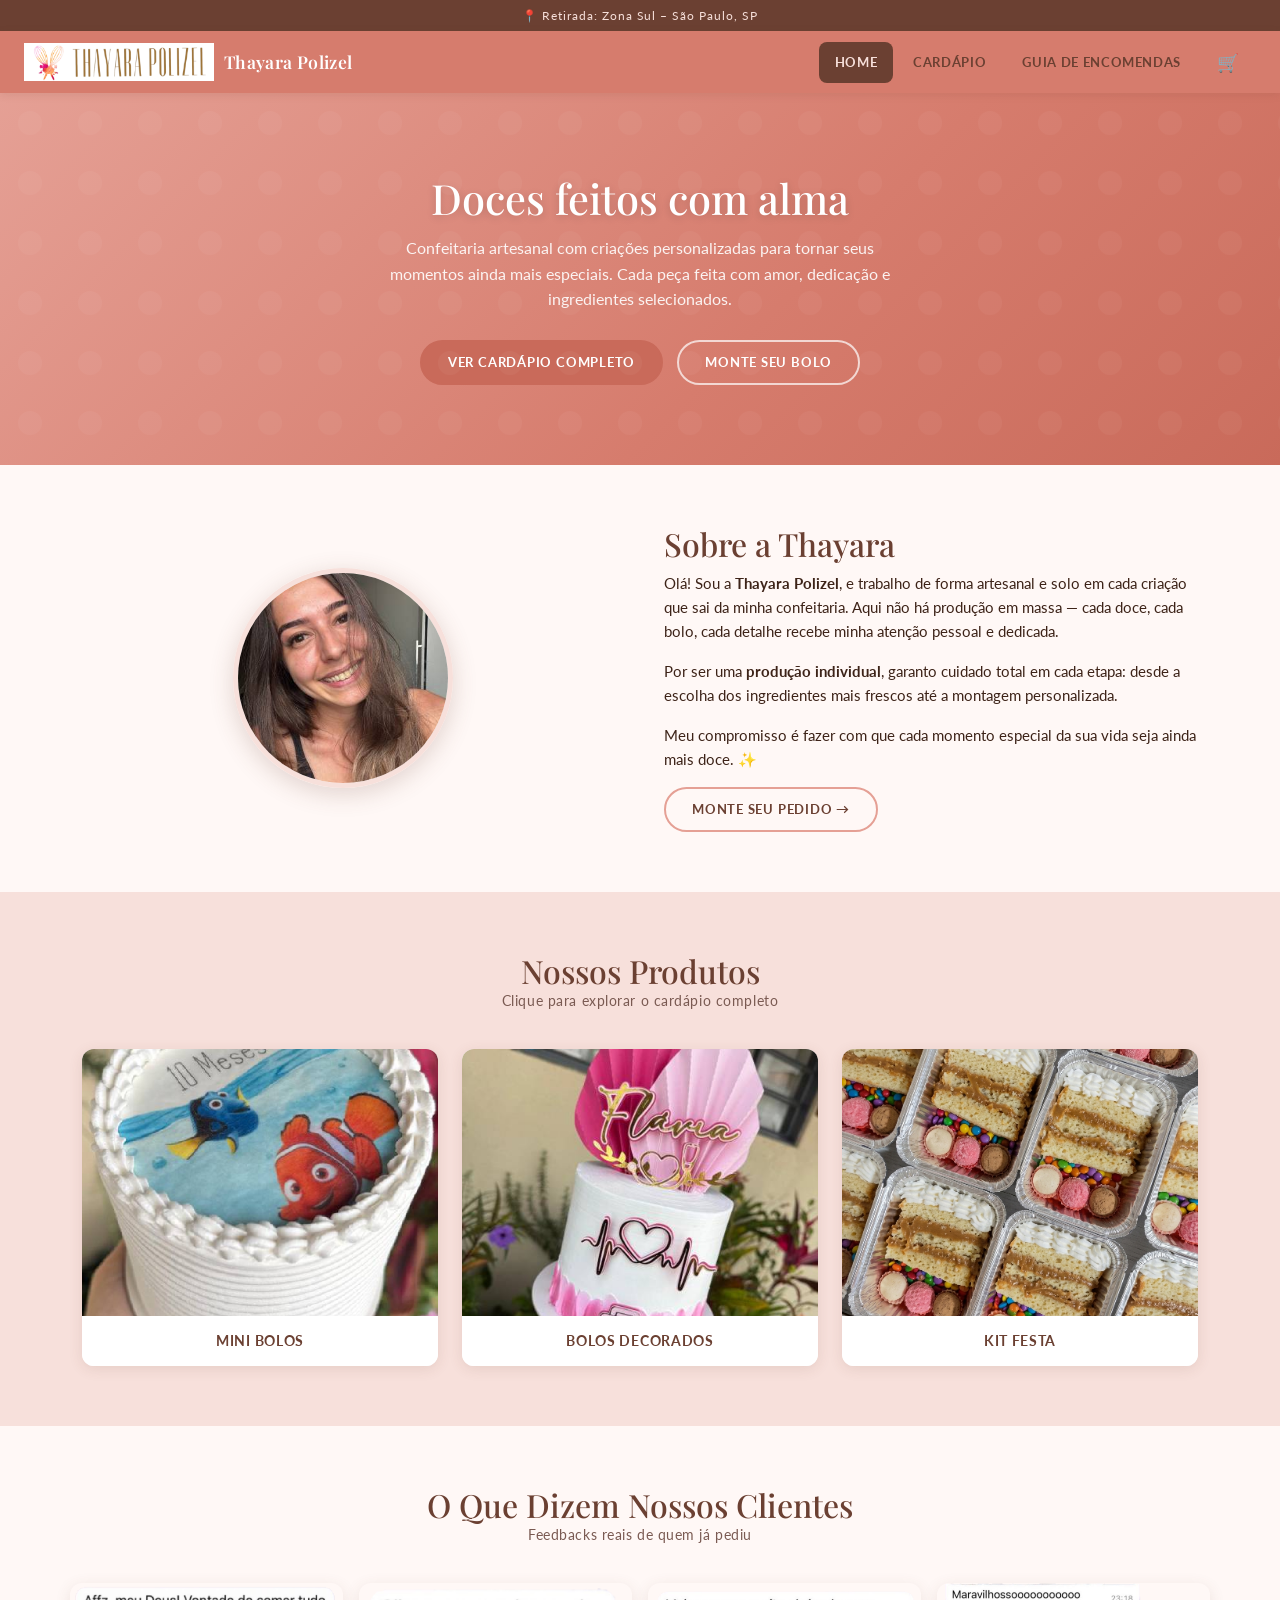
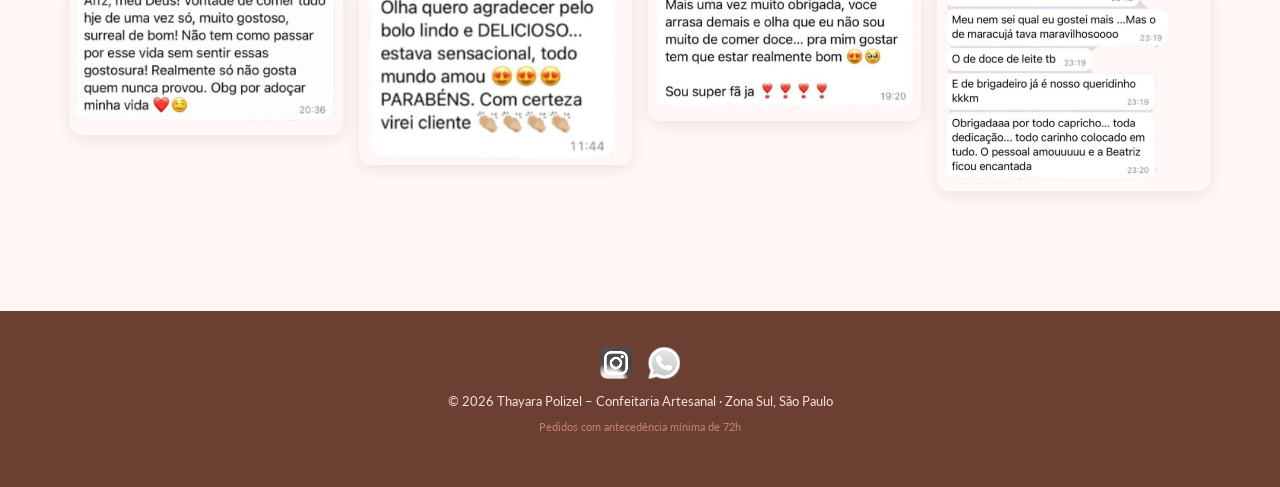
==== A2 - DW1 e DDI/A2 - DW1 e DDI/index.html @ a8d71103 "Subindooooo com css" ====
<!DOCTYPE html>
<html lang="pt-BR">
<head>
  <meta charset="UTF-8">
  <meta name="viewport" content="width=device-width, initial-scale=1.0">
  <title>Thayara Polizel – Confeitaria Artesanal</title>
  <link href="https://cdn.jsdelivr.net/npm/bootstrap@5.3.3/dist/css/bootstrap.min.css" rel="stylesheet">
  <link rel="stylesheet" href="style.css">
</head>

<body>

  <!-- TOPO -->
  <div class="topo-localizacao">📍 Retirada: Zona Sul – São Paulo, SP</div>

  <!-- NAVBAR Bootstrap Navbar (sem <header>) -->
  <nav class="navbar-thay">
    <a href="index.html" class="brand">
      <img src="fotos/LogoBarra.png" alt="Logo Thayara" onerror="this.style.display='none'">
      Thayara Polizel
    </a>
    <button class="navbar-toggler-thay" onclick="toggleMenu()" aria-label="Menu">☰</button>
    <ul class="nav-links">
      <li><a href="index.html" class="active">Home</a></li>
      <li><a href="cardapio.html">Cardápio</a></li>
      <li><a href="guia.html">Guia de Encomendas</a></li>
      <li>
        <a href="carrinho.html" class="carrinho-link" title="Carrinho">
          🛒
          <span class="badge-carrinho" style="display:none;">0</span>
        </a>
      </li>
    </ul>
  </nav>

  <!-- HERO BANNER -->
  <div class="banner-hero">
    <h1>Doces feitos com alma</h1>
    <p>Confeitaria artesanal com criações personalizadas para tornar seus momentos ainda mais especiais. Cada peça feita com amor, dedicação e ingredientes selecionados.</p>
    <div class="botoes">
      <a href="cardapio.html" class="btn-thay btn-thay-primary">Ver Cardápio Completo</a>
      <a href="guia.html" class="btn-thay btn-thay-outline" style="color:#fff;border-color:rgba(255,255,255,0.7);">Monte Seu Bolo</a>
    </div>
  </div>

  <!-- SOBRE -->
  <div class="container secao">
    <div class="row align-items-center g-5">
      <div class="col-md-6 text-center">
        <img src="fotos/thay foto menor.jpg" alt="Thayara Polizel"
          style="width:220px;height:220px;object-fit:cover;border-radius:50%;box-shadow:0 6px 24px rgba(107,64,50,0.2);border:5px solid var(--rosa-pastel);"
          onerror="this.style.display='none'">
      </div>
      <div class="col-md-6">
        <h2>Sobre a Thayara</h2>
        <p>Olá! Sou a <strong>Thayara Polizel</strong>, e trabalho de forma artesanal e solo em cada criação que sai da minha confeitaria. Aqui não há produção em massa — cada doce, cada bolo, cada detalhe recebe minha atenção pessoal e dedicada.</p>
        <p>Por ser uma <strong>produção individual</strong>, garanto cuidado total em cada etapa: desde a escolha dos ingredientes mais frescos até a montagem personalizada.</p>
        <p>Meu compromisso é fazer com que cada momento especial da sua vida seja ainda mais doce. ✨</p>
        <a href="guia.html" class="btn-thay btn-thay-outline">Monte seu pedido →</a>
      </div>
    </div>
  </div>

  <!-- NOSSOS PRODUTOS -->
  <div style="background:var(--rosa-pastel); padding: 60px 0;">
    <div class="container">
      <div class="secao-titulo">
        <h2>Nossos Produtos</h2>
        <p class="subtitulo">Clique para explorar o cardápio completo</p>
      </div>
      <div class="row g-4 justify-content-center">
        <div class="col-6 col-md-4">
          <a href="cardapio.html" class="card-categoria">
            <img src="fotos/MiniBolo1.png" alt="Mini Bolos" onerror="this.src='https://placehold.co/400x300/f7e0db/6b4032?text=Mini+Bolos'">
            <div class="cat-label">Mini Bolos</div>
          </a>
        </div>
        <div class="col-6 col-md-4">
          <a href="cardapio.html" class="card-categoria">
            <img src="fotos/BoloDecorado1.png" alt="Bolos Decorados" onerror="this.src='https://placehold.co/400x300/f7e0db/6b4032?text=Bolos+Decorados'">
            <div class="cat-label">Bolos Decorados</div>
          </a>
        </div>
        <div class="col-6 col-md-4">
          <a href="cardapio.html" class="card-categoria">
            <img src="fotos/Kit1.png" alt="Kit Festa" onerror="this.src='https://placehold.co/400x300/f7e0db/6b4032?text=Kit+Festa'">
            <div class="cat-label">Kit Festa</div>
          </a>
        </div>
      </div>
    </div>
  </div>

  <!-- DEPOIMENTOS -->
  <div class="container secao">
    <div class="secao-titulo">
      <h2>O Que Dizem Nossos Clientes</h2>
      <p class="subtitulo">Feedbacks reais de quem já pediu</p>
    </div>
    <div class="row g-3 justify-content-center">
      <div class="col-6 col-md-3">
        <img src="fotos/feedback2.png" alt="Depoimento" class="feedback-img w-100"
          onerror="this.style.display='none'">
      </div>
      <div class="col-6 col-md-3">
        <img src="fotos/feedback4.png" alt="Depoimento" class="feedback-img w-100"
          onerror="this.style.display='none'">
      </div>
      <div class="col-6 col-md-3">
        <img src="fotos/feedback3.png" alt="Depoimento" class="feedback-img w-100"
          onerror="this.style.display='none'">
      </div>
      <div class="col-6 col-md-3">
        <img src="fotos/feedback1.png" alt="Depoimento" class="feedback-img w-100"
          onerror="this.style.display='none'">
      </div>
    </div>
  </div>

  <!-- REDES SOCIAIS / RODAPÉ (sem <footer>) -->
  <div class="rodape">
    <div class="social-icons">
      <a href="https://instagram.com" target="_blank" title="Instagram">
        <img src="fotos/IconInstagram.png" alt="Instagram" onerror="this.parentElement.textContent='📸'">
      </a>
      <a href="https://wa.me/5511999999999" target="_blank" title="WhatsApp">
        <img src="fotos/IconWhatsapp.png" alt="WhatsApp" onerror="this.parentElement.textContent='💬'">
      </a>
    </div>
    <p style="margin:0; font-size:13px; color:var(--rosa-pastel);">
      &copy; 2026 Thayara Polizel – Confeitaria Artesanal · Zona Sul, São Paulo
    </p>
    <p style="margin-top:6px; font-size:11px; color:var(--rosa-claro); opacity:0.7;">
      Pedidos com antecedência mínima de 72h
    </p>
  </div>

  <script src="https://cdn.jsdelivr.net/npm/bootstrap@5.3.3/dist/js/bootstrap.bundle.min.js"></script>
  <script src="carrinho.js"></script>
</body>
</html>
---- A2 - DW1 e DDI/A2 - DW1 e DDI/style.css ----
/* =========================================
   THAYARA POLIZEL – CONFEITARIA ARTESANAL
   Stylesheet compartilhado
   ========================================= */

@import url('https://fonts.googleapis.com/css2?family=Playfair+Display:ital,wght@0,400;0,600;1,400&family=Lato:wght@300;400;700&display=swap');

:root {
  --rosa-escuro:   #c96a5a;
  --rosa-medio:    #d67c6d;
  --rosa-claro:    #e5a095;
  --rosa-pastel:   #f7e0db;
  --rosa-fundo:    #fff8f6;
  --marrom:        #6b4032;
  --marrom-claro:  #8b5e4e;
  --branco:        #ffffff;
  --texto:         #3d2318;
  --texto-suave:   #7a5a52;
  --sombra:        rgba(107,64,50,0.12);
  --radius:        12px;
  --radius-sm:     8px;
  --transition:    0.25s ease;
}

*, *::before, *::after { box-sizing: border-box; }

body {
  margin: 0;
  font-family: 'Lato', sans-serif;
  background-color: var(--rosa-fundo);
  color: var(--texto);
  font-size: 15px;
  line-height: 1.6;
}

/* ── BARRA DE TOPO ───────────────────────── */
.topo-localizacao {
  background-color: var(--marrom);
  color: var(--rosa-pastel);
  text-align: center;
  font-size: 12px;
  letter-spacing: 0.08em;
  padding: 6px 16px;
}

/* ── NAVBAR ──────────────────────────────── */
.navbar-thay {
  background-color: var(--rosa-medio);
  padding: 0 24px;
  display: flex;
  align-items: center;
  justify-content: space-between;
  box-shadow: 0 2px 8px var(--sombra);
  position: sticky;
  top: 0;
  z-index: 1000;
}

.navbar-thay .brand {
  display: flex;
  align-items: center;
  gap: 10px;
  text-decoration: none;
  color: var(--branco);
  font-family: 'Playfair Display', serif;
  font-size: 1.1rem;
  font-weight: 600;
  letter-spacing: 0.02em;
  padding: 12px 0;
}

.navbar-thay .brand img {
  height: 38px;
  object-fit: contain;
}

.navbar-thay .nav-links {
  display: flex;
  align-items: center;
  gap: 4px;
  list-style: none;
  margin: 0;
  padding: 0;
}

.navbar-thay .nav-links li a {
  display: block;
  color: var(--marrom);
  font-weight: 700;
  font-size: 13px;
  letter-spacing: 0.05em;
  text-transform: uppercase;
  text-decoration: none;
  padding: 10px 16px;
  border-radius: var(--radius-sm);
  transition: background var(--transition), color var(--transition);
}

.navbar-thay .nav-links li a:hover,
.navbar-thay .nav-links li a.active {
  background-color: var(--marrom);
  color: var(--rosa-pastel);
}

.navbar-thay .nav-links li a.carrinho-link {
  font-size: 18px;
  position: relative;
}

.navbar-thay .nav-links li a.carrinho-link .badge-carrinho {
  position: absolute;
  top: 4px;
  right: 4px;
  background: var(--marrom);
  color: var(--rosa-pastel);
  font-size: 9px;
  font-weight: 700;
  border-radius: 50%;
  width: 16px;
  height: 16px;
  display: flex;
  align-items: center;
  justify-content: center;
  line-height: 1;
}

/* Hamburguer – mobile */
.navbar-toggler-thay {
  display: none;
  background: none;
  border: 2px solid var(--marrom);
  color: var(--marrom);
  border-radius: var(--radius-sm);
  padding: 6px 10px;
  font-size: 18px;
  cursor: pointer;
}

@media (max-width: 768px) {
  .navbar-toggler-thay { display: block; }
  .navbar-thay .nav-links {
    display: none;
    flex-direction: column;
    position: absolute;
    top: 100%;
    left: 0;
    right: 0;
    background: var(--rosa-medio);
    padding: 12px;
    gap: 4px;
    box-shadow: 0 4px 12px var(--sombra);
  }
  .navbar-thay .nav-links.aberto { display: flex; }
  .navbar-thay .nav-links li { width: 100%; }
  .navbar-thay .nav-links li a { text-align: center; }
  .navbar-thay { position: relative; flex-wrap: wrap; }
}

/* ── TIPOGRAFIA ──────────────────────────── */
h1, h2, h3 { font-family: 'Playfair Display', serif; color: var(--marrom); }
h1 { font-size: clamp(1.8rem, 4vw, 2.6rem); }
h2 { font-size: clamp(1.4rem, 3vw, 2rem); }

.subtitulo {
  color: var(--texto-suave);
  font-size: 14px;
  letter-spacing: 0.04em;
  margin-top: -8px;
}

/* ── BOTÕES ──────────────────────────────── */
.btn-thay {
  display: inline-block;
  padding: 10px 26px;
  border-radius: 30px;
  font-family: 'Lato', sans-serif;
  font-size: 13px;
  font-weight: 700;
  letter-spacing: 0.06em;
  text-transform: uppercase;
  text-decoration: none;
  transition: all var(--transition);
  cursor: pointer;
  border: 2px solid transparent;
}

.btn-thay-primary {
  background-color: var(--rosa-escuro);
  color: var(--branco);
  border-color: var(--rosa-escuro);
}
.btn-thay-primary:hover {
  background-color: var(--marrom);
  border-color: var(--marrom);
  color: var(--branco);
}

.btn-thay-outline {
  background-color: transparent;
  color: var(--marrom);
  border-color: var(--rosa-claro);
}
.btn-thay-outline:hover {
  background-color: var(--rosa-pastel);
  border-color: var(--marrom);
  color: var(--marrom);
}

/* ── CARDS DO CARDÁPIO ───────────────────── */
.card-produto {
  border: none;
  border-radius: var(--radius);
  overflow: hidden;
  box-shadow: 0 3px 14px var(--sombra);
  transition: transform var(--transition), box-shadow var(--transition);
  background: var(--branco);
  display: flex;
  flex-direction: column;
  height: 100%;
}

.card-produto:hover {
  transform: translateY(-4px);
  box-shadow: 0 8px 24px rgba(107,64,50,0.18);
}

.card-produto .card-img-wrap {
  position: relative;
  overflow: hidden;
  aspect-ratio: 1 / 1;
  background: var(--rosa-pastel);
}

.card-produto .card-img-wrap img {
  width: 100%;
  height: 100%;
  object-fit: cover;
  transition: transform 0.4s ease;
}

.card-produto:hover .card-img-wrap img {
  transform: scale(1.05);
}

.card-produto .card-body {
  padding: 14px 16px;
  display: flex;
  flex-direction: column;
  flex: 1;
}

.card-produto .card-title {
  font-family: 'Lato', sans-serif;
  font-weight: 700;
  font-size: 13px;
  letter-spacing: 0.04em;
  text-transform: uppercase;
  color: var(--marrom);
  margin-bottom: 4px;
}

.card-produto .card-preco {
  color: var(--rosa-escuro);
  font-weight: 700;
  font-size: 15px;
  margin-bottom: auto;
}

.card-produto .controle-qtd {
  display: flex;
  align-items: center;
  gap: 8px;
  margin-top: 10px;
}

.card-produto .btn-qtd {
  width: 28px;
  height: 28px;
  border-radius: 50%;
  border: 1.5px solid var(--rosa-claro);
  background: var(--rosa-fundo);
  color: var(--marrom);
  font-size: 16px;
  font-weight: 700;
  display: flex;
  align-items: center;
  justify-content: center;
  cursor: pointer;
  transition: all var(--transition);
  line-height: 1;
}

.card-produto .btn-qtd:hover {
  background: var(--rosa-escuro);
  border-color: var(--rosa-escuro);
  color: white;
}

.card-produto .qtd-display {
  font-weight: 700;
  font-size: 15px;
  min-width: 20px;
  text-align: center;
  color: var(--marrom);
}

.card-produto .btn-add {
  margin-top: 8px;
  width: 100%;
  text-align: center;
  padding: 8px 12px;
  border-radius: var(--radius-sm);
  background: var(--rosa-escuro);
  color: white;
  border: none;
  font-size: 12px;
  font-weight: 700;
  letter-spacing: 0.05em;
  text-transform: uppercase;
  cursor: pointer;
  transition: background var(--transition);
}

.card-produto .btn-add:hover {
  background: var(--marrom);
}

.card-produto .btn-add.adicionado {
  background: #5a9a6e;
}

/* ── BANNER HERO ─────────────────────────── */
.banner-hero {
  background: linear-gradient(135deg, var(--rosa-claro) 0%, var(--rosa-medio) 60%, var(--rosa-escuro) 100%);
  padding: 80px 24px;
  text-align: center;
  color: var(--branco);
  position: relative;
  overflow: hidden;
}

.banner-hero::before {
  content: '';
  position: absolute;
  inset: 0;
  background: url("data:image/svg+xml,%3Csvg width='60' height='60' viewBox='0 0 60 60' xmlns='http://www.w3.org/2000/svg'%3E%3Cg fill='none' fill-rule='evenodd'%3E%3Cg fill='%23ffffff' fill-opacity='0.04'%3E%3Ccircle cx='30' cy='30' r='12'/%3E%3C/g%3E%3C/g%3E%3C/svg%3E");
  pointer-events: none;
}

.banner-hero h1 {
  color: var(--branco);
  text-shadow: 0 2px 8px rgba(0,0,0,0.15);
  margin-bottom: 12px;
}

.banner-hero p {
  color: rgba(255,255,255,0.9);
  font-size: 16px;
  max-width: 540px;
  margin: 0 auto 28px;
}

.banner-hero .botoes {
  display: flex;
  gap: 14px;
  justify-content: center;
  flex-wrap: wrap;
  margin: 0;
}

/* ── SEÇÃO ───────────────────────────────── */
.secao {
  padding: 60px 0;
}
.secao-titulo {
  text-align: center;
  margin-bottom: 36px;
}

/* ── CARDS DE CATEGORIA (HOME) ───────────── */
.card-categoria {
  border-radius: var(--radius);
  overflow: hidden;
  box-shadow: 0 3px 14px var(--sombra);
  position: relative;
  transition: transform var(--transition), box-shadow var(--transition);
  display: block;
  text-decoration: none;
  color: inherit;
  background: var(--branco);
}

.card-categoria:hover {
  transform: translateY(-5px);
  box-shadow: 0 10px 28px rgba(107,64,50,0.2);
  color: inherit;
  text-decoration: none;
}

.card-categoria img {
  width: 100%;
  aspect-ratio: 4/3;
  object-fit: cover;
  display: block;
  transition: transform 0.4s ease;
}

.card-categoria:hover img { transform: scale(1.06); }

.card-categoria .cat-label {
  padding: 14px 16px;
  font-family: 'Lato', sans-serif;
  font-weight: 700;
  font-size: 14px;
  letter-spacing: 0.05em;
  text-transform: uppercase;
  color: var(--marrom);
  text-align: center;
  background: var(--branco);
}

/* ── FEEDBACKS ───────────────────────────── */
.feedback-img {
  border-radius: var(--radius);
  box-shadow: 0 4px 16px var(--sombra);
  max-width: 100%;
  height: auto;
}

/* ── RODAPÉ (sem usar <footer>) ──────────── */
.rodape {
  background-color: var(--marrom);
  color: var(--rosa-pastel);
  text-align: center;
  padding: 36px 24px;
  margin-top: 60px;
}

.rodape a {
  color: var(--rosa-claro);
  text-decoration: none;
  font-size: 13px;
}
.rodape a:hover { color: var(--branco); }

.rodape .social-icons {
  display: flex;
  justify-content: center;
  gap: 16px;
  margin-bottom: 12px;
}

.rodape .social-icons img {
  width: 32px;
  height: 32px;
  filter: brightness(1.8) saturate(0);
  transition: filter var(--transition);
}
.rodape .social-icons img:hover { filter: none; }

/* ── CARRINHO ────────────────────────────── */
.painel-carrinho {
  background: var(--branco);
  border-radius: var(--radius);
  padding: 28px;
  box-shadow: 0 3px 20px var(--sombra);
}

.item-carrinho {
  display: flex;
  align-items: center;
  gap: 14px;
  padding: 14px 0;
  border-bottom: 1px solid var(--rosa-pastel);
}

.item-carrinho img {
  width: 70px;
  height: 70px;
  object-fit: cover;
  border-radius: var(--radius-sm);
  background: var(--rosa-pastel);
}

.item-carrinho .info { flex: 1; }
.item-carrinho .info .nome {
  font-weight: 700;
  font-size: 14px;
  color: var(--marrom);
}
.item-carrinho .info .preco {
  color: var(--rosa-escuro);
  font-size: 14px;
  font-weight: 700;
}

.item-carrinho .controle-qtd { gap: 6px; }

.item-carrinho .btn-remover {
  background: none;
  border: none;
  color: var(--texto-suave);
  cursor: pointer;
  font-size: 18px;
  padding: 4px;
  transition: color var(--transition);
}
.item-carrinho .btn-remover:hover { color: #c0392b; }

.resumo-carrinho {
  background: var(--rosa-pastel);
  border-radius: var(--radius);
  padding: 22px;
}

.resumo-carrinho .linha {
  display: flex;
  justify-content: space-between;
  margin-bottom: 10px;
  font-size: 14px;
  color: var(--texto-suave);
}

.resumo-carrinho .total {
  font-size: 18px;
  font-weight: 700;
  color: var(--marrom);
  border-top: 1px solid var(--rosa-claro);
  padding-top: 10px;
  margin-top: 6px;
}

/* ── GUIA ────────────────────────────────── */
.guia-card {
  background: var(--branco);
  border-radius: var(--radius);
  padding: 24px;
  box-shadow: 0 3px 14px var(--sombra);
  margin-bottom: 20px;
}

.guia-card .tamanho-badge {
  display: inline-block;
  background: var(--rosa-escuro);
  color: white;
  border-radius: 30px;
  padding: 4px 14px;
  font-size: 12px;
  font-weight: 700;
  letter-spacing: 0.06em;
  margin-bottom: 8px;
}

.guia-card .rendimento {
  font-size: 28px;
  font-weight: 700;
  color: var(--rosa-escuro);
  font-family: 'Playfair Display', serif;
}

.tag-recheio {
  display: inline-block;
  background: var(--rosa-fundo);
  border: 1px solid var(--rosa-claro);
  color: var(--marrom);
  font-size: 12px;
  border-radius: 20px;
  padding: 4px 12px;
  margin: 3px;
  transition: background var(--transition);
}
.tag-recheio:hover {
  background: var(--rosa-pastel);
}
.tag-recheio.premium {
  background: #fff8e1;
  border-color: #f0c040;
  color: #7a5900;
}

/* ── TOAST NOTIFICAÇÃO ───────────────────── */
.toast-thay {
  position: fixed;
  bottom: 24px;
  right: 24px;
  background: var(--marrom);
  color: var(--branco);
  padding: 12px 20px;
  border-radius: var(--radius-sm);
  font-size: 13px;
  font-weight: 600;
  box-shadow: 0 4px 16px rgba(0,0,0,0.2);
  z-index: 9999;
  transform: translateY(80px);
  opacity: 0;
  transition: all 0.3s ease;
}
.toast-thay.visivel {
  transform: translateY(0);
  opacity: 1;
}

/* ── EMPTY STATE CARRINHO ────────────────── */
.empty-state {
  text-align: center;
  padding: 60px 20px;
  color: var(--texto-suave);
}
.empty-state .icone {
  font-size: 64px;
  margin-bottom: 16px;
  opacity: 0.5;
}
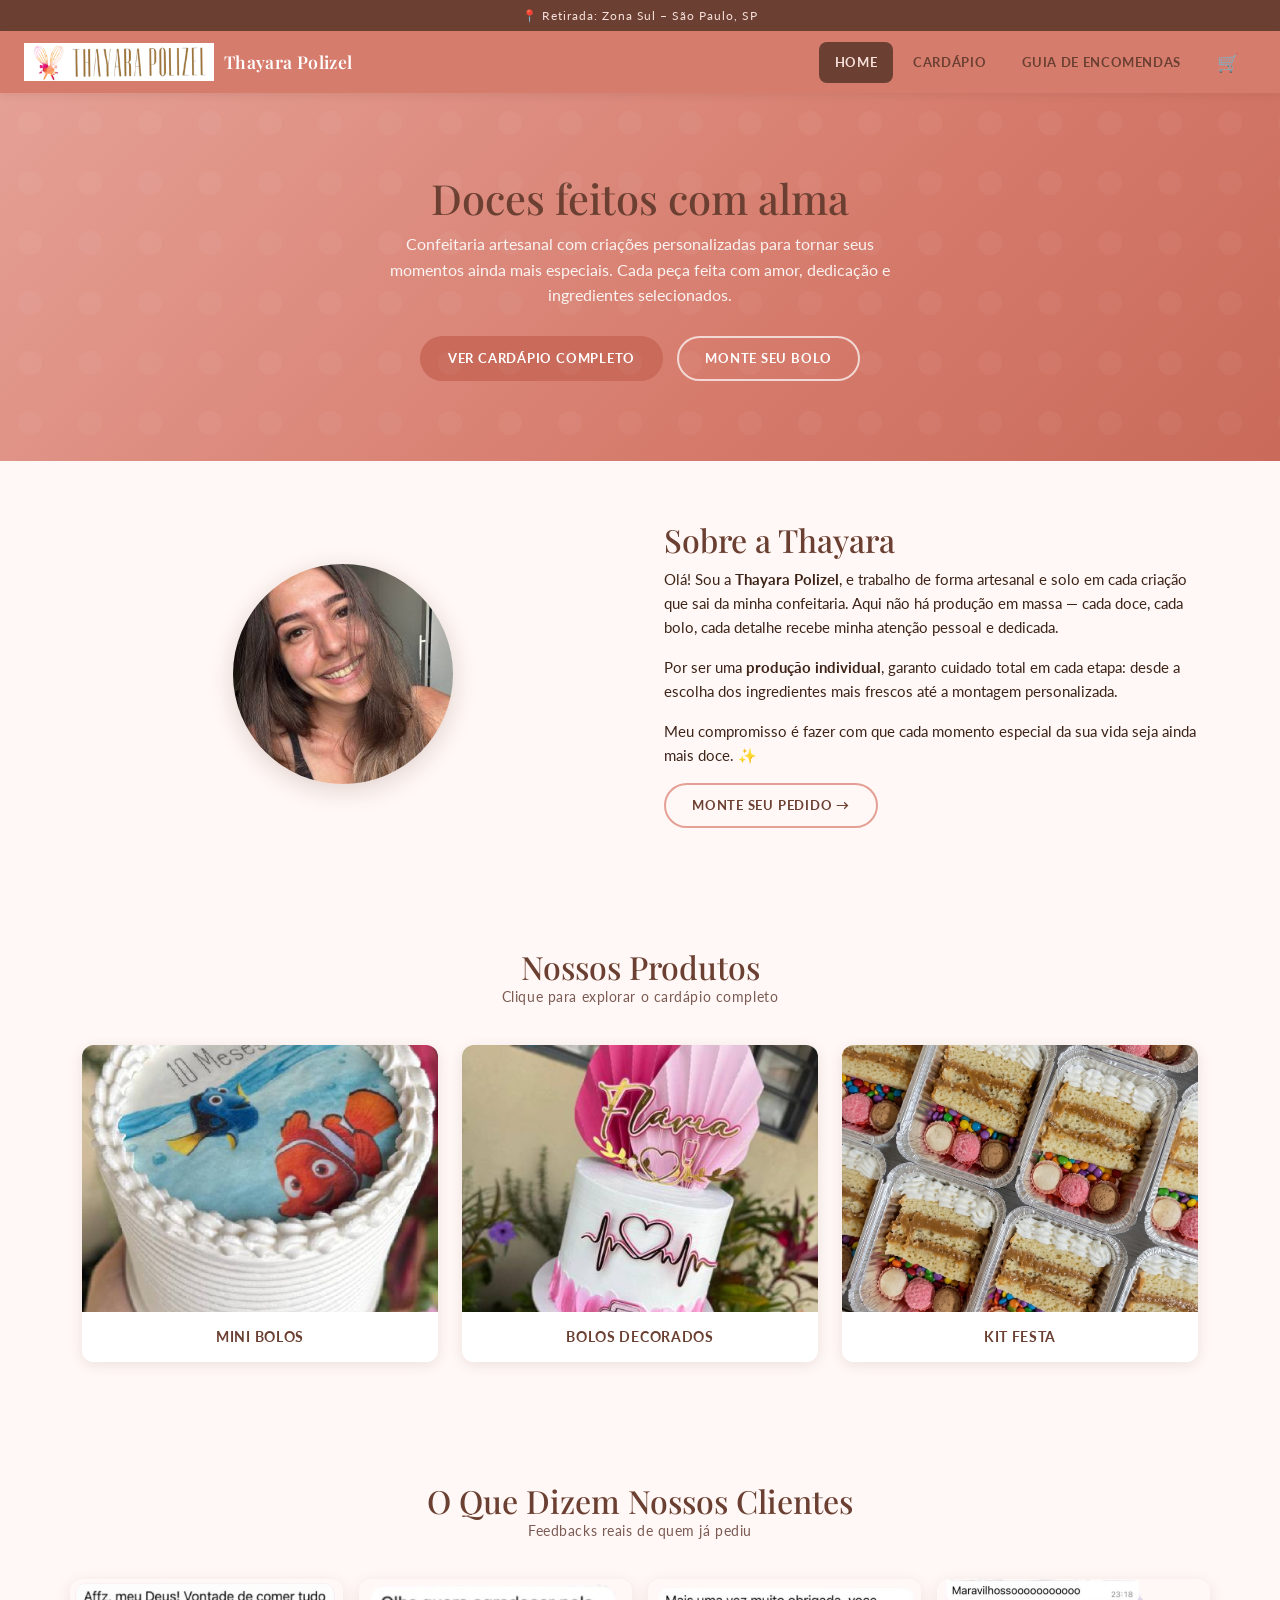
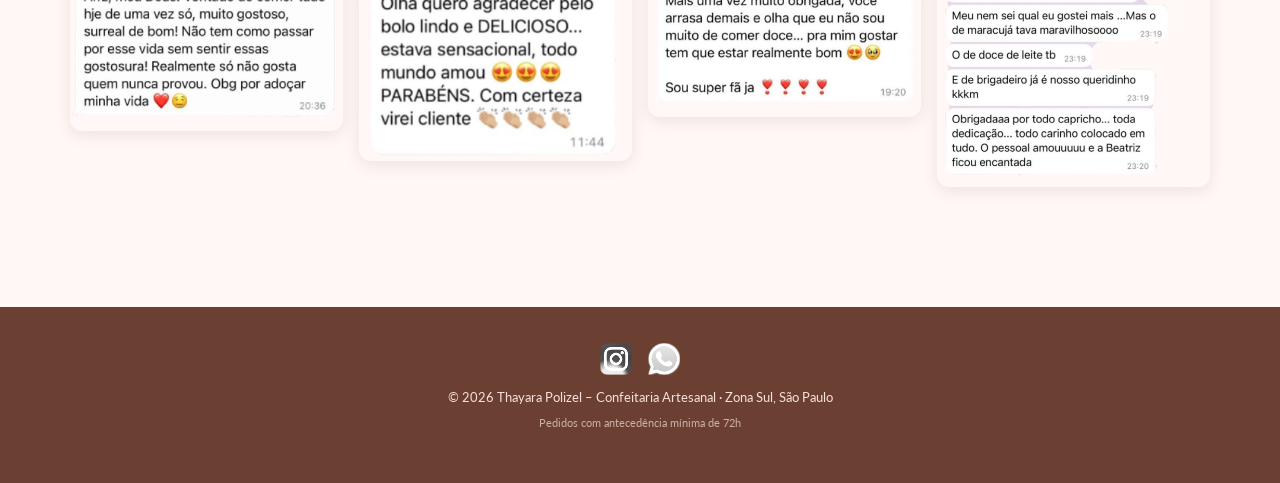
==== commit 7cb0edf6: "Update1" ====
--- a/A2 - DW1 e DDI/A2 - DW1 e DDI/index.html
+++ b/A2 - DW1 e DDI/A2 - DW1 e DDI/index.html
@@ -5,7 +5,8 @@
   <meta name="viewport" content="width=device-width, initial-scale=1.0">
   <title>Thayara Polizel – Confeitaria Artesanal</title>
   <link href="https://cdn.jsdelivr.net/npm/bootstrap@5.3.3/dist/css/bootstrap.min.css" rel="stylesheet">
-  <link rel="stylesheet" href="style.css">
+  <link rel="stylesheet" href="css/style.css">
+  <link href="https://fonts.googleapis.com/css2?family=Playfair+Display:ital,wght@0,400;0,600;1,400&family=Lato:wght@300;400;700&display=swap" rel="stylesheet">
 </head>
 
 <body>
@@ -22,10 +23,10 @@
     <button class="navbar-toggler-thay" onclick="toggleMenu()" aria-label="Menu">☰</button>
     <ul class="nav-links">
       <li><a href="index.html" class="active">Home</a></li>
-      <li><a href="cardapio.html">Cardápio</a></li>
-      <li><a href="guia.html">Guia de Encomendas</a></li>
+      <li><a href="html/cardapio.html">Cardápio</a></li>
+      <li><a href="html/carrinho.html">Guia de Encomendas</a></li>
       <li>
-        <a href="carrinho.html" class="carrinho-link" title="Carrinho">
+        <a href="html/carrinho.html" class="carrinho-link" title="Carrinho">
           🛒
           <span class="badge-carrinho" style="display:none;">0</span>
         </a>
@@ -34,12 +35,12 @@
   </nav>
 
   <!-- HERO BANNER -->
-  <div class="banner-hero">
+  <div class="banner-thay">
     <h1>Doces feitos com alma</h1>
     <p>Confeitaria artesanal com criações personalizadas para tornar seus momentos ainda mais especiais. Cada peça feita com amor, dedicação e ingredientes selecionados.</p>
     <div class="botoes">
-      <a href="cardapio.html" class="btn-thay btn-thay-primary">Ver Cardápio Completo</a>
-      <a href="guia.html" class="btn-thay btn-thay-outline" style="color:#fff;border-color:rgba(255,255,255,0.7);">Monte Seu Bolo</a>
+      <a href="html/cardapio.html" class="btn-thay btn-thay-primary">Ver Cardápio Completo</a>
+      <a href="html/guia.html" class="btn-thay btn-thay-outline" style="color:#fff;border-color:rgba(255,255,255,0.7);">Monte Seu Bolo</a>
     </div>
   </div>
 
@@ -56,7 +57,7 @@
         <p>Olá! Sou a <strong>Thayara Polizel</strong>, e trabalho de forma artesanal e solo em cada criação que sai da minha confeitaria. Aqui não há produção em massa — cada doce, cada bolo, cada detalhe recebe minha atenção pessoal e dedicada.</p>
         <p>Por ser uma <strong>produção individual</strong>, garanto cuidado total em cada etapa: desde a escolha dos ingredientes mais frescos até a montagem personalizada.</p>
         <p>Meu compromisso é fazer com que cada momento especial da sua vida seja ainda mais doce. ✨</p>
-        <a href="guia.html" class="btn-thay btn-thay-outline">Monte seu pedido →</a>
+        <a href="html/guia.html" class="btn-thay btn-thay-outline">Monte seu pedido →</a>
       </div>
     </div>
   </div>
@@ -70,19 +71,19 @@
       </div>
       <div class="row g-4 justify-content-center">
         <div class="col-6 col-md-4">
-          <a href="cardapio.html" class="card-categoria">
+          <a href="html/cardapio.html" class="card-categoria">
             <img src="fotos/MiniBolo1.png" alt="Mini Bolos" onerror="this.src='https://placehold.co/400x300/f7e0db/6b4032?text=Mini+Bolos'">
             <div class="cat-label">Mini Bolos</div>
           </a>
         </div>
         <div class="col-6 col-md-4">
-          <a href="cardapio.html" class="card-categoria">
+          <a href="html/cardapio.html" class="card-categoria">
             <img src="fotos/BoloDecorado1.png" alt="Bolos Decorados" onerror="this.src='https://placehold.co/400x300/f7e0db/6b4032?text=Bolos+Decorados'">
             <div class="cat-label">Bolos Decorados</div>
           </a>
         </div>
         <div class="col-6 col-md-4">
-          <a href="cardapio.html" class="card-categoria">
+          <a href="html/cardapio.html" class="card-categoria">
             <img src="fotos/Kit1.png" alt="Kit Festa" onerror="this.src='https://placehold.co/400x300/f7e0db/6b4032?text=Kit+Festa'">
             <div class="cat-label">Kit Festa</div>
           </a>
@@ -136,6 +137,6 @@
   </div>
 
   <script src="https://cdn.jsdelivr.net/npm/bootstrap@5.3.3/dist/js/bootstrap.bundle.min.js"></script>
-  <script src="carrinho.js"></script>
+  <script src="js/carrinho.js"></script>
 </body>
 </html>
--- a/A2 - DW1 e DDI/A2 - DW1 e DDI/css/style.css
+++ b/A2 - DW1 e DDI/A2 - DW1 e DDI/css/style.css
@@ -0,0 +1,595 @@
+/* =========================================
+   THAYARA POLIZEL – CONFEITARIA ARTESANAL
+   Stylesheet compartilhado
+   ========================================= */
+
+
+
+*, *::before, *::after { box-sizing: border-box; }
+
+body {
+  margin: 0;
+  font-family: 'Lato', sans-serif;
+  background-color: #fff8f6;
+  color: #3d2318;
+  font-size: 15px;
+  line-height: 1.6;
+}
+
+/* ── BARRA DE TOPO ───────────────────────── */
+.topo-localizacao {
+  background-color: #6b4032;
+  color: #f7e0db;
+  text-align: center;
+  font-size: 12px;
+  letter-spacing: 0.08em;
+  padding: 6px 16px;
+}
+
+/* ── NAVBAR ──────────────────────────────── */
+.navbar-thay {
+  background-color: #d67c6d;
+  padding: 0 24px;
+  display: flex;
+  align-items: center;
+  justify-content: space-between;
+  box-shadow: 0 2px 8px  rgba(107,64,50,0.12);
+  position: sticky;
+  top: 0;
+  z-index: 1000;
+}
+
+.navbar-thay .brand {
+  display: flex;
+  align-items: center;
+  gap: 10px;
+  text-decoration: none;
+  color:#ffffff;
+  font-family: 'Playfair Display', serif;
+  font-size: 1.1rem;
+  font-weight: 600;
+  letter-spacing: 0.02em;
+  padding: 12px 0;
+}
+
+.navbar-thay .brand img {
+  height: 38px;
+  object-fit: contain;
+}
+
+.navbar-thay .nav-links {
+  display: flex;
+  align-items: center;
+  gap: 4px;
+  list-style: none;
+  margin: 0;
+  padding: 0;
+}
+
+.navbar-thay .nav-links li a {
+  display: block;
+  color: #6b4032;
+  font-weight: 700;
+  font-size: 13px;
+  letter-spacing: 0.05em;
+  text-transform: uppercase;
+  text-decoration: none;
+  padding: 10px 16px;
+  border-radius:  8px;
+  transition: background  0.25s ease, color  0.25s ease;
+}
+
+.navbar-thay .nav-links li a:hover,
+.navbar-thay .nav-links li a.active {
+  background-color: #6b4032;
+  color: #f7e0db;
+}
+
+.navbar-thay .nav-links li a.carrinho-link {
+  font-size: 18px;
+  position: relative;
+}
+
+.navbar-thay .nav-links li a.carrinho-link .badge-carrinho {
+  position: absolute;
+  top: 4px;
+  right: 4px;
+  background: #6b4032;
+  color: #f7e0db;
+  font-size: 9px;
+  font-weight: 700;
+  border-radius: 50%;
+  width: 16px;
+  height: 16px;
+  display: flex;
+  align-items: center;
+  justify-content: center;
+  line-height: 1;
+}
+
+/* Hamburguer – mobile */
+.navbar-toggler-thay {
+  display: none;
+  background: none;
+  border: 2px solid #6b4032;
+  color: #6b4032;
+  border-radius:  8px;
+  padding: 6px 10px;
+  font-size: 18px;
+  cursor: pointer;
+}
+
+@media (max-width: 768px) {
+  .navbar-toggler-thay { display: block; }
+  .navbar-thay .nav-links {
+    display: none;
+    flex-direction: column;
+    position: absolute;
+    top: 100%;
+    left: 0;
+    right: 0;
+    background: #d67c6d;
+    padding: 12px;
+    gap: 4px;
+    box-shadow: 0 4px 12px  rgba(107,64,50,0.12);
+  }
+  .navbar-thay .nav-links.aberto { display: flex; }
+  .navbar-thay .nav-links li { width: 100%; }
+  .navbar-thay .nav-links li a { text-align: center; }
+  .navbar-thay { position: relative; flex-wrap: wrap; }
+}
+
+/* ── TIPOGRAFIA ──────────────────────────── */
+h1, h2, h3 { font-family: 'Playfair Display', serif; color: #6b4032; }
+h1 { font-size: clamp(1.8rem, 4vw, 2.6rem); }
+h2 { font-size: clamp(1.4rem, 3vw, 2rem); }
+
+.subtitulo {
+  color: #7a5a52;
+  font-size: 14px;
+  letter-spacing: 0.04em;
+  margin-top: -8px;
+}
+
+/* ── BOTÕES ──────────────────────────────── */
+.btn-thay {
+  display: inline-block;
+  padding: 10px 26px;
+  border-radius: 30px;
+  font-family: 'Lato', sans-serif;
+  font-size: 13px;
+  font-weight: 700;
+  letter-spacing: 0.06em;
+  text-transform: uppercase;
+  text-decoration: none;
+  transition: all   0.25s ease;
+  cursor: pointer;
+  border: 2px solid transparent;
+}
+
+.btn-thay-primary {
+  background-color: #c96a5a;
+  color: #ffffff;
+  border-color: #c96a5a;
+}
+.btn-thay-primary:hover {
+  background-color:#6b4032;
+  border-color: #6b4032;
+  color: #ffffff;
+}
+
+.btn-thay-outline {
+  background-color: transparent;
+  color: #6b4032;
+  border-color:#e5a095;
+}
+.btn-thay-outline:hover {
+  background-color:#f7e0db;
+  border-color: #6b4032;
+  color:#6b4032;
+}
+
+/* ── CARDS DO CARDÁPIO ───────────────────── */
+.card-produto {
+  border: none;
+  border-radius: var(--radius);
+  overflow: hidden;
+  box-shadow: 0 3px 14px  rgba(107,64,50,0.12);
+  transition: transform 0.25s ease, box-shadow 0.25s ease;
+  background: #ffffff;
+  display: flex;
+  flex-direction: column;
+  height: 100%;
+}
+
+.card-produto:hover {
+  transform: translateY(-4px);
+  box-shadow: 0 8px 24px rgba(107,64,50,0.18);
+}
+
+.card-produto .card-img-wrap {
+  position: relative;
+  overflow: hidden;
+  aspect-ratio: 1 / 1;
+  background:#f7e0db;
+}
+
+.card-produto .card-img-wrap img {
+  width: 100%;
+  height: 100%;
+  object-fit: cover;
+  transition: transform 0.4s ease;
+}
+
+.card-produto:hover .card-img-wrap img {
+  transform: scale(1.05);
+}
+
+.card-produto .card-body {
+  padding: 14px 16px;
+  display: flex;
+  flex-direction: column;
+  flex: 1;
+}
+
+.card-produto .card-title {
+  font-family: 'Lato', sans-serif;
+  font-weight: 700;
+  font-size: 13px;
+  letter-spacing: 0.04em;
+  text-transform: uppercase;
+  color:#6b4032;
+  margin-bottom: 4px;
+}
+
+.card-produto .card-preco {
+  color: #c96a5a;
+  font-weight: 700;
+  font-size: 15px;
+  margin-bottom: auto;
+}
+
+.card-produto .controle-qtd {
+  display: flex;
+  align-items: center;
+  gap: 8px;
+  margin-top: 10px;
+}
+
+.card-produto .btn-qtd {
+  width: 28px;
+  height: 28px;
+  border-radius: 50%;
+  border: 1.5px solid#e5a095;
+  background: #fff8f6;
+  color: #6b4032;
+  font-size: 16px;
+  font-weight: 700;
+  display: flex;
+  align-items: center;
+  justify-content: center;
+  cursor: pointer;
+  transition: all  0.25s ease;
+  line-height: 1;
+}
+
+.card-produto .btn-qtd:hover {
+  background: #c96a5a;
+  border-color:#c96a5a;
+  color: white;
+}
+
+.card-produto .qtd-display {
+  font-weight: 700;
+  font-size: 15px;
+  min-width: 20px;
+  text-align: center;
+  color: #6b4032;
+}
+
+.card-produto .btn-add {
+  margin-top: 8px;
+  width: 100%;
+  text-align: center;
+  padding: 8px 12px;
+  border-radius:  8px;
+  background: #c96a5a;
+  color: white;
+  border: none;
+  font-size: 12px;
+  font-weight: 700;
+  letter-spacing: 0.05em;
+  text-transform: uppercase;
+  cursor: pointer;
+  transition: background  0.25s ease;
+}
+
+.card-produto .btn-add:hover {
+  background:#6b4032;
+}
+
+.card-produto .btn-add.adicionado {
+  background: #5a9a6e;
+}
+
+/* ── BANNER HERO ─────────────────────────── */
+.banner-thay {
+  background: linear-gradient(135deg, #e5a095 0%, #d67c6d 60%, #c96a5a 100%);
+  padding: 80px 24px;
+  text-align: center;
+  color: #ffffff;
+  position: relative;
+  overflow: hidden;
+}
+
+.banner-thay:before {
+  content: '';
+  position: absolute;
+  inset: 0;
+  background: url("data:image/svg+xml,%3Csvg width='60' height='60' viewBox='0 0 60 60' xmlns='http://www.w3.org/2000/svg'%3E%3Cg fill='none' fill-rule='evenodd'%3E%3Cg fill='%23ffffff' fill-opacity='0.04'%3E%3Ccircle cx='30' cy='30' r='12'/%3E%3C/g%3E%3C/g%3E%3C/svg%3E");
+  pointer-events: none;
+}
+
+.banner-thayh1 {
+  color: #ffffff;
+  text-shadow: 0 2px 8px rgba(0,0,0,0.15);
+  margin-bottom: 12px;
+}
+
+.banner-thay p {
+  color: rgba(255,255,255,0.9);
+  font-size: 16px;
+  max-width: 540px;
+  margin: 0 auto 28px;
+}
+
+.banner-thay .botoes {
+  display: flex;
+  gap: 14px;
+  justify-content: center;
+  flex-wrap: wrap;
+  margin: 0;
+}
+
+/* ── SEÇÃO ───────────────────────────────── */
+.secao {
+  padding: 60px 0;
+}
+.secao-titulo {
+  text-align: center;
+  margin-bottom: 36px;
+}
+
+/* ── CARDS DE CATEGORIA (HOME) ───────────── */
+.card-categoria {
+  border-radius: 12px;
+  overflow: hidden;
+  box-shadow: 0 3px 14px  rgba(107,64,50,0.12);
+  position: relative;
+  transition: transform 0.25s ease, box-shadow 0.25s ease;
+  display: block;
+  text-decoration: none;
+  color: inherit;
+  background: #ffffff;
+}
+
+.card-categoria:hover {
+  transform: translateY(-5px);
+  box-shadow: 0 10px 28px rgba(107,64,50,0.2);
+  color: inherit;
+  text-decoration: none;
+}
+
+.card-categoria img {
+  width: 100%;
+  aspect-ratio: 4/3;
+  object-fit: cover;
+  display: block;
+  transition: transform 0.4s ease;
+}
+
+.card-categoria:hover img { transform: scale(1.06); }
+
+.card-categoria .cat-label {
+  padding: 14px 16px;
+  font-family: 'Lato', sans-serif;
+  font-weight: 700;
+  font-size: 14px;
+  letter-spacing: 0.05em;
+  text-transform: uppercase;
+  color: #6b4032;
+  text-align: center;
+  background: #ffffff;
+}
+
+/* ── FEEDBACKS ───────────────────────────── */
+.feedback-img {
+  border-radius: 12px;
+  box-shadow: 0 4px 16px rgba(107,64,50,0.12);
+  max-width: 100%;
+  height: auto;
+}
+
+/* ── RODAPÉ (sem usar <footer>) ──────────── */
+.rodape {
+  background-color: #6b4032;
+  color: #f7e0db;
+  text-align: center;
+  padding: 36px 24px;
+  margin-top: 60px;
+}
+
+.rodape a {
+  color:#e5a095;
+  text-decoration: none;
+  font-size: 13px;
+}
+.rodape a:hover { color: #ffffff; }
+
+.rodape .social-icons {
+  display: flex;
+  justify-content: center;
+  gap: 16px;
+  margin-bottom: 12px;
+}
+
+.rodape .social-icons img {
+  width: 32px;
+  height: 32px;
+  filter: brightness(1.8) saturate(0);
+  transition: filter 0.25s ease;
+}
+.rodape .social-icons img:hover { filter: none; }
+
+/* ── CARRINHO ────────────────────────────── */
+.painel-carrinho {
+  background: #ffffff;
+  padding: 28px;
+  box-shadow: 0 3px 20px rgba(107,64,50,0.12);
+}
+
+.item-carrinho {
+  display: flex;
+  align-items: center;
+  gap: 14px;
+  padding: 14px 0;
+  border-bottom: 1px solid #f7e0db;
+}
+
+.item-carrinho img {
+  width: 70px;
+  height: 70px;
+  object-fit: cover;
+  border-radius: 8px;
+  background: #f7e0db;
+}
+
+.item-carrinho .info { flex: 1; }
+.item-carrinho .info .nome {
+  font-weight: 700;
+  font-size: 14px;
+  color: #6b4032;
+}
+.item-carrinho .info .preco {
+  color: #c96a5a;
+  font-size: 14px;
+  font-weight: 700;
+}
+
+.item-carrinho .controle-qtd { gap: 6px; }
+
+.item-carrinho .btn-remover {
+  background: none;
+  border: none;
+  color: #7a5a52;
+  cursor: pointer;
+  font-size: 18px;
+  padding: 4px;
+  transition: color 0.25s ease;
+}
+.item-carrinho .btn-remover:hover { color: #c0392b; }
+
+.resumo-carrinho {
+  background: #f7e0db;
+  border-radius: 12px;
+  padding: 22px;
+}
+
+.resumo-carrinho .linha {
+  display: flex;
+  justify-content: space-between;
+  margin-bottom: 10px;
+  font-size: 14px;
+  color:#7a5a52;
+}
+
+.resumo-carrinho .total {
+  font-size: 18px;
+  font-weight: 700;
+  color: #6b4032;
+  border-top: 1px solid #e5a095;
+  padding-top: 10px;
+  margin-top: 6px;
+}
+
+/* ── GUIA ────────────────────────────────── */
+.guia-card {
+  background: #ffffff;
+  border-radius: 12px;
+  padding: 24px;
+  box-shadow: 0 3px 14px rgba(107,64,50,0.12);
+  margin-bottom: 20px;
+}
+
+.guia-card .tamanho-badge {
+  display: inline-block;
+  background: #c96a5a;
+  color: white;
+  border-radius: 30px;
+  padding: 4px 14px;
+  font-size: 12px;
+  font-weight: 700;
+  letter-spacing: 0.06em;
+  margin-bottom: 8px;
+}
+
+.guia-card .rendimento {
+  font-size: 28px;
+  font-weight: 700;
+  color: #c96a5a;
+  font-family: 'Playfair Display', serif;
+}
+
+.tag-recheio {
+  display: inline-block;
+  background: #fff8f6;
+  border: 1px solid #e5a095;
+  color: #6b4032;
+  font-size: 12px;
+  border-radius: 20px;
+  padding: 4px 12px;
+  margin: 3px;
+  transition: background  0.25s ease;
+}
+.tag-recheio:hover {
+  background: #f7e0db;
+}
+.tag-recheio.premium {
+  background: #fff8e1;
+  border-color: #f0c040;
+  color: #7a5900;
+}
+
+/* ── TOAST NOTIFICAÇÃO ───────────────────── */
+.toast-thay {
+  position: fixed;
+  bottom: 24px;
+  right: 24px;
+  background:#6b4032;
+  color: #ffffff;
+  padding: 12px 20px;
+  border-radius:  8px;
+  font-size: 13px;
+  font-weight: 600;
+  box-shadow: 0 4px 16px rgba(0,0,0,0.2);
+  z-index: 9999;
+  transform: translateY(80px);
+  opacity: 0;
+  transition: all 0.3s ease;
+}
+.toast-thay.visivel {
+  transform: translateY(0);
+  opacity: 1;
+}
+
+/* ── EMPTY STATE CARRINHO ────────────────── */
+.empty-state {
+  text-align: center;
+  padding: 60px 20px;
+  color: #7a5a52;
+}
+.empty-state .icone {
+  font-size: 64px;
+  margin-bottom: 16px;
+  opacity: 0.5;
+}
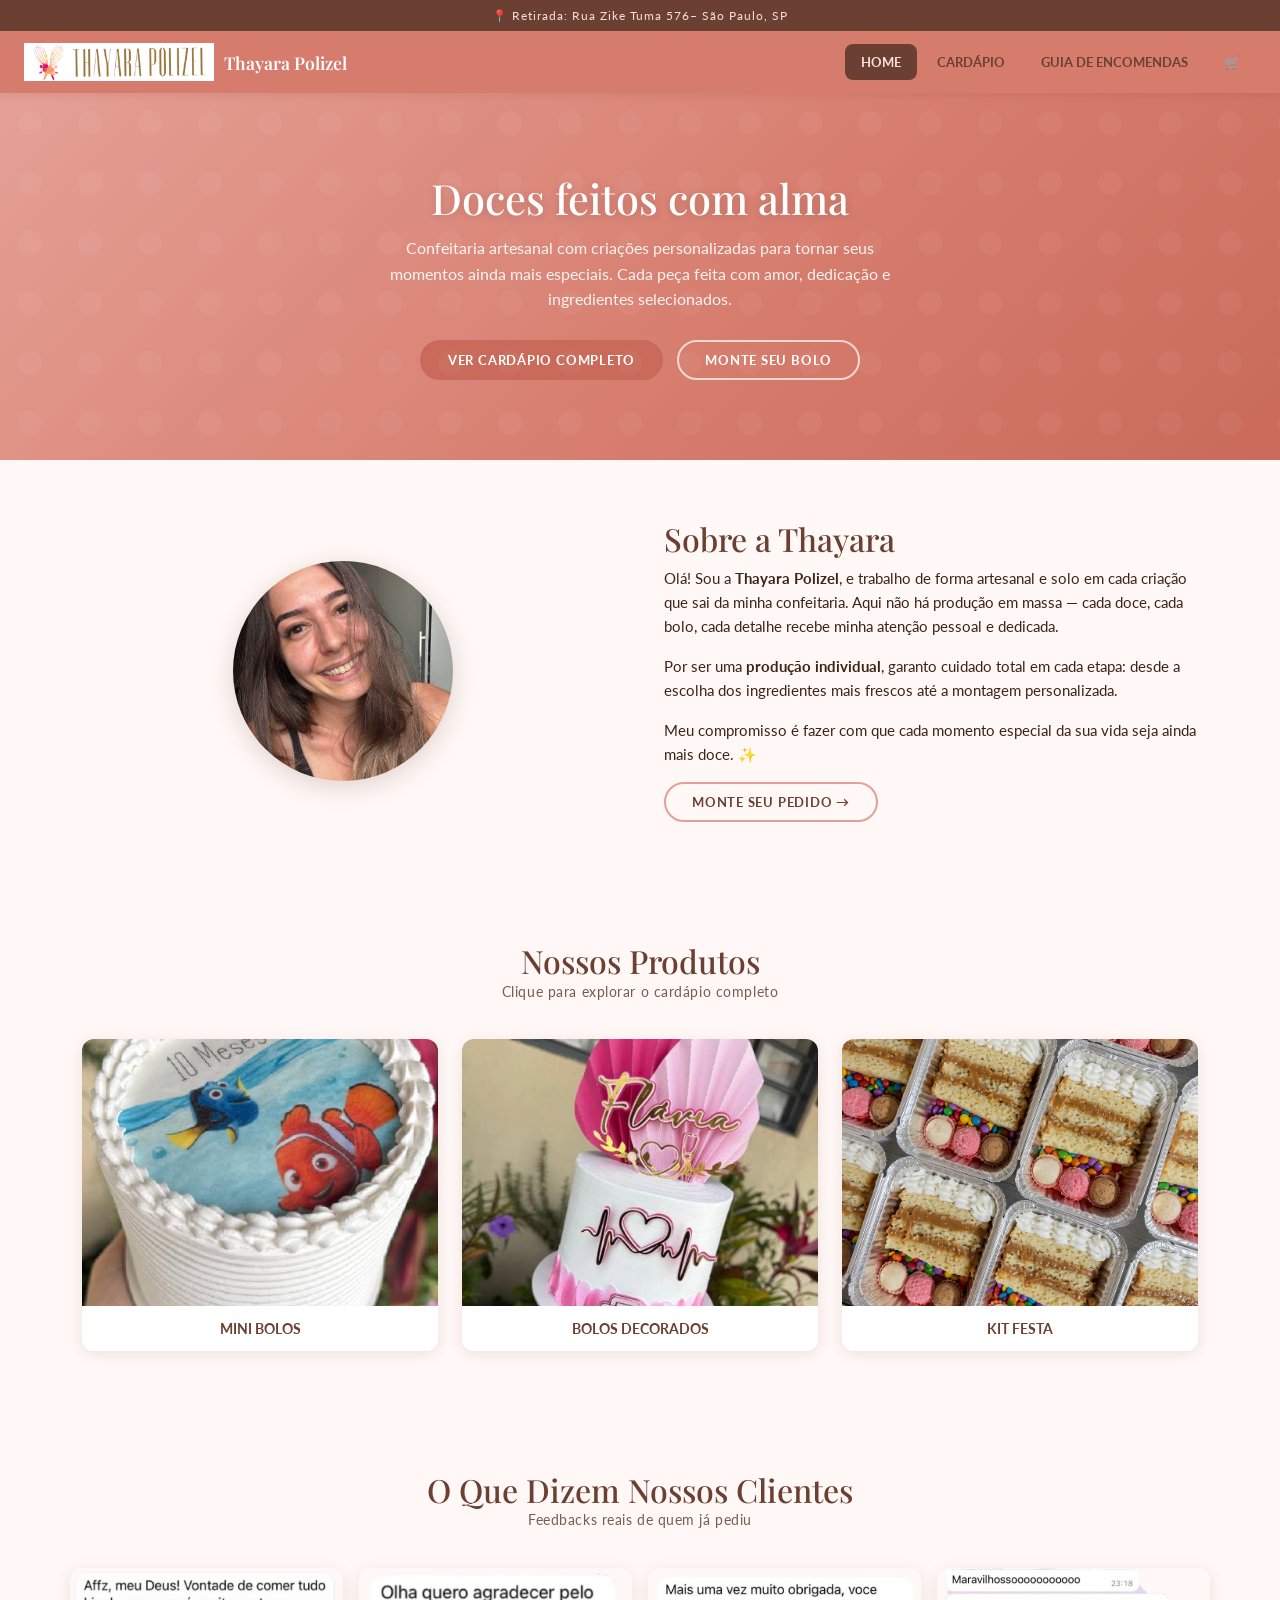
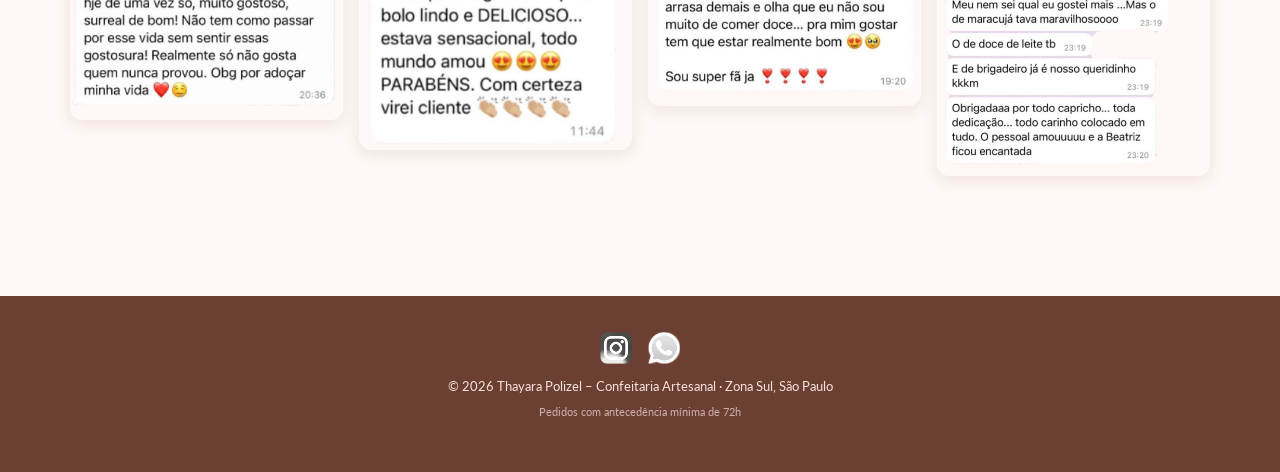
==== commit edae0451: "Finalizando" ====
--- a/A2 - DW1 e DDI/A2 - DW1 e DDI/index.html
+++ b/A2 - DW1 e DDI/A2 - DW1 e DDI/index.html
@@ -12,7 +12,7 @@
 <body>
 
   <!-- TOPO -->
-  <div class="topo-localizacao">📍 Retirada: Zona Sul – São Paulo, SP</div>
+  <div class="topo-localizacao">📍 Retirada: Rua Zike Tuma 576– São Paulo, SP</div>
 
   <!-- NAVBAR Bootstrap Navbar (sem <header>) -->
   <nav class="navbar-thay">
--- a/A2 - DW1 e DDI/A2 - DW1 e DDI/css/style.css
+++ b/A2 - DW1 e DDI/A2 - DW1 e DDI/css/style.css
@@ -3,593 +3,578 @@
    Stylesheet compartilhado
    ========================================= */
 
-
-
 *, *::before, *::after { box-sizing: border-box; }
 
-body {
-  margin: 0;
-  font-family: 'Lato', sans-serif;
-  background-color: #fff8f6;
-  color: #3d2318;
-  font-size: 15px;
-  line-height: 1.6;
+body{
+  margin:0;
+  font:15px/1.6 'Lato',sans-serif;
+  background:#fff8f6;
+  color:#3d2318;
 }
 
 /* ── BARRA DE TOPO ───────────────────────── */
-.topo-localizacao {
-  background-color: #6b4032;
-  color: #f7e0db;
-  text-align: center;
-  font-size: 12px;
-  letter-spacing: 0.08em;
-  padding: 6px 16px;
+.topo-localizacao{
+  background:#6b4032;
+  color:#f7e0db;
+  text-align:center;
+  font-size:12px;
+  letter-spacing:.08em;
+  padding:6px 16px;
 }
 
 /* ── NAVBAR ──────────────────────────────── */
-.navbar-thay {
-  background-color: #d67c6d;
-  padding: 0 24px;
-  display: flex;
-  align-items: center;
-  justify-content: space-between;
-  box-shadow: 0 2px 8px  rgba(107,64,50,0.12);
-  position: sticky;
-  top: 0;
-  z-index: 1000;
-}
-
-.navbar-thay .brand {
-  display: flex;
-  align-items: center;
-  gap: 10px;
-  text-decoration: none;
-  color:#ffffff;
-  font-family: 'Playfair Display', serif;
-  font-size: 1.1rem;
-  font-weight: 600;
-  letter-spacing: 0.02em;
-  padding: 12px 0;
-}
-
-.navbar-thay .brand img {
-  height: 38px;
-  object-fit: contain;
-}
-
-.navbar-thay .nav-links {
-  display: flex;
-  align-items: center;
-  gap: 4px;
-  list-style: none;
-  margin: 0;
-  padding: 0;
-}
-
-.navbar-thay .nav-links li a {
-  display: block;
-  color: #6b4032;
-  font-weight: 700;
-  font-size: 13px;
-  letter-spacing: 0.05em;
-  text-transform: uppercase;
-  text-decoration: none;
-  padding: 10px 16px;
-  border-radius:  8px;
-  transition: background  0.25s ease, color  0.25s ease;
-}
-
-.navbar-thay .nav-links li a:hover,
-.navbar-thay .nav-links li a.active {
-  background-color: #6b4032;
-  color: #f7e0db;
-}
-
-.navbar-thay .nav-links li a.carrinho-link {
-  font-size: 18px;
-  position: relative;
-}
-
-.navbar-thay .nav-links li a.carrinho-link .badge-carrinho {
-  position: absolute;
-  top: 4px;
-  right: 4px;
-  background: #6b4032;
-  color: #f7e0db;
-  font-size: 9px;
-  font-weight: 700;
-  border-radius: 50%;
-  width: 16px;
-  height: 16px;
-  display: flex;
-  align-items: center;
-  justify-content: center;
-  line-height: 1;
+.navbar-thay{
+  background:#d67c6d;
+  padding:0 24px;
+  display:flex;
+  align-items:center;
+  justify-content:space-between;
+  box-shadow:0 2px 8px rgba(107,64,50,.12);
+  position:sticky;
+  top:0;
+  z-index:1000;
+}
+
+.navbar-thay .brand{
+  display:flex;
+  align-items:center;
+  gap:10px;
+  padding:12px 0;
+  color:#fff;
+  text-decoration:none;
+  font:600 1.1rem 'Playfair Display',serif;
+}
+
+.navbar-thay .brand img{
+  height:38px;
+  object-fit:contain;
+}
+
+.navbar-thay .nav-links{
+  display:flex;
+  align-items:center;
+  gap:4px;
+  margin:0;
+  padding:0;
+  list-style:none;
+}
+
+.navbar-thay .nav-links a{
+  display:block;
+  padding:10px 16px;
+  border-radius:8px;
+  color:#6b4032;
+  text-decoration:none;
+  text-transform:uppercase;
+  font:700 13px 'Lato',sans-serif;
+  transition:.25s;
+}
+
+.navbar-thay .nav-links a:hover,
+.navbar-thay .nav-links a.active{
+  background:#6b4032;
+  color:#f7e0db;
+}
+
+.carrinho-link{
+  font-size:18px;
+  position:relative;
+}
+
+.badge-carrinho{
+  position:absolute;
+  top:4px;
+  right:4px;
+  width:16px;
+  height:16px;
+  border-radius:50%;
+  background:#6b4032;
+  color:#f7e0db;
+  display:flex;
+  align-items:center;
+  justify-content:center;
+  font-size:9px;
+  font-weight:700;
 }
 
 /* Hamburguer – mobile */
-.navbar-toggler-thay {
-  display: none;
-  background: none;
-  border: 2px solid #6b4032;
-  color: #6b4032;
-  border-radius:  8px;
-  padding: 6px 10px;
-  font-size: 18px;
-  cursor: pointer;
-}
-
-@media (max-width: 768px) {
-  .navbar-toggler-thay { display: block; }
-  .navbar-thay .nav-links {
-    display: none;
-    flex-direction: column;
-    position: absolute;
-    top: 100%;
-    left: 0;
-    right: 0;
-    background: #d67c6d;
-    padding: 12px;
-    gap: 4px;
-    box-shadow: 0 4px 12px  rgba(107,64,50,0.12);
+.navbar-toggler-thay{
+  display:none;
+  padding:6px 10px;
+  border:2px solid #6b4032;
+  border-radius:8px;
+  background:none;
+  color:#6b4032;
+  font-size:18px;
+  cursor:pointer;
+}
+
+@media (max-width:768px){
+
+  .navbar-toggler-thay{ display:block; }
+
+  .navbar-thay{
+    position:relative;
+    flex-wrap:wrap;
   }
-  .navbar-thay .nav-links.aberto { display: flex; }
-  .navbar-thay .nav-links li { width: 100%; }
-  .navbar-thay .nav-links li a { text-align: center; }
-  .navbar-thay { position: relative; flex-wrap: wrap; }
+
+  .navbar-thay .nav-links{
+    display:none;
+    flex-direction:column;
+    position:absolute;
+    inset:100% 0 auto;
+    padding:12px;
+    background:#d67c6d;
+    box-shadow:0 4px 12px rgba(107,64,50,.12);
+  }
+
+  .navbar-thay .nav-links.aberto{ display:flex; }
+
+  .navbar-thay .nav-links li,
+  .navbar-thay .nav-links a{
+    width:100%;
+    text-align:center;
+  }
 }
 
 /* ── TIPOGRAFIA ──────────────────────────── */
-h1, h2, h3 { font-family: 'Playfair Display', serif; color: #6b4032; }
-h1 { font-size: clamp(1.8rem, 4vw, 2.6rem); }
-h2 { font-size: clamp(1.4rem, 3vw, 2rem); }
-
-.subtitulo {
-  color: #7a5a52;
-  font-size: 14px;
-  letter-spacing: 0.04em;
-  margin-top: -8px;
+h1,h2,h3{
+  color:#6b4032;
+  font-family:'Playfair Display',serif;
+}
+
+h1{ font-size:clamp(1.8rem,4vw,2.6rem); }
+h2{ font-size:clamp(1.4rem,3vw,2rem); }
+
+.subtitulo{
+  margin-top:-8px;
+  color:#7a5a52;
+  font-size:14px;
+  letter-spacing:.04em;
 }
 
 /* ── BOTÕES ──────────────────────────────── */
-.btn-thay {
-  display: inline-block;
-  padding: 10px 26px;
-  border-radius: 30px;
-  font-family: 'Lato', sans-serif;
-  font-size: 13px;
-  font-weight: 700;
-  letter-spacing: 0.06em;
-  text-transform: uppercase;
-  text-decoration: none;
-  transition: all   0.25s ease;
-  cursor: pointer;
-  border: 2px solid transparent;
-}
-
-.btn-thay-primary {
-  background-color: #c96a5a;
-  color: #ffffff;
-  border-color: #c96a5a;
-}
-.btn-thay-primary:hover {
-  background-color:#6b4032;
-  border-color: #6b4032;
-  color: #ffffff;
-}
-
-.btn-thay-outline {
-  background-color: transparent;
-  color: #6b4032;
+.btn-thay{
+  display:inline-block;
+  padding:10px 26px;
+  border:2px solid transparent;
+  border-radius:30px;
+  cursor:pointer;
+  text-decoration:none;
+  text-transform:uppercase;
+  font:700 13px 'Lato',sans-serif;
+  letter-spacing:.06em;
+  transition:.25s;
+}
+
+.btn-thay-primary{
+  background:#c96a5a;
+  border-color:#c96a5a;
+  color:#fff;
+}
+
+.btn-thay-primary:hover{
+  background:#6b4032;
+  border-color:#6b4032;
+}
+
+.btn-thay-outline{
+  background:transparent;
   border-color:#e5a095;
-}
-.btn-thay-outline:hover {
-  background-color:#f7e0db;
-  border-color: #6b4032;
-  color:#6b4032;
+  color:#6b4032;
+}
+
+.btn-thay-outline:hover{
+  background:#f7e0db;
+  border-color:#6b4032;
 }
 
 /* ── CARDS DO CARDÁPIO ───────────────────── */
-.card-produto {
-  border: none;
-  border-radius: var(--radius);
-  overflow: hidden;
-  box-shadow: 0 3px 14px  rgba(107,64,50,0.12);
-  transition: transform 0.25s ease, box-shadow 0.25s ease;
-  background: #ffffff;
-  display: flex;
-  flex-direction: column;
-  height: 100%;
-}
-
-.card-produto:hover {
-  transform: translateY(-4px);
-  box-shadow: 0 8px 24px rgba(107,64,50,0.18);
-}
-
-.card-produto .card-img-wrap {
-  position: relative;
-  overflow: hidden;
-  aspect-ratio: 1 / 1;
+.card-produto{
+  display:flex;
+  flex-direction:column;
+  height:100%;
+  overflow:hidden;
+  border:none;
+  border-radius:var(--radius);
+  background:#fff;
+  box-shadow:0 3px 14px rgba(107,64,50,.12);
+  transition:.25s;
+}
+
+.card-produto:hover{
+  transform:translateY(-4px);
+  box-shadow:0 8px 24px rgba(107,64,50,.18);
+}
+
+.card-img-wrap{
+  position:relative;
+  overflow:hidden;
+  aspect-ratio:1;
   background:#f7e0db;
 }
 
-.card-produto .card-img-wrap img {
-  width: 100%;
-  height: 100%;
-  object-fit: cover;
-  transition: transform 0.4s ease;
-}
-
-.card-produto:hover .card-img-wrap img {
-  transform: scale(1.05);
-}
-
-.card-produto .card-body {
-  padding: 14px 16px;
-  display: flex;
-  flex-direction: column;
-  flex: 1;
-}
-
-.card-produto .card-title {
-  font-family: 'Lato', sans-serif;
-  font-weight: 700;
-  font-size: 13px;
-  letter-spacing: 0.04em;
-  text-transform: uppercase;
-  color:#6b4032;
-  margin-bottom: 4px;
-}
-
-.card-produto .card-preco {
-  color: #c96a5a;
-  font-weight: 700;
-  font-size: 15px;
-  margin-bottom: auto;
-}
-
-.card-produto .controle-qtd {
-  display: flex;
-  align-items: center;
-  gap: 8px;
-  margin-top: 10px;
-}
-
-.card-produto .btn-qtd {
-  width: 28px;
-  height: 28px;
-  border-radius: 50%;
-  border: 1.5px solid#e5a095;
-  background: #fff8f6;
-  color: #6b4032;
-  font-size: 16px;
-  font-weight: 700;
-  display: flex;
-  align-items: center;
-  justify-content: center;
-  cursor: pointer;
-  transition: all  0.25s ease;
-  line-height: 1;
-}
-
-.card-produto .btn-qtd:hover {
-  background: #c96a5a;
+.card-img-wrap img{
+  width:100%;
+  height:100%;
+  object-fit:cover;
+  transition:.4s;
+}
+
+.card-produto:hover img{
+  transform:scale(1.05);
+}
+
+.card-body{
+  display:flex;
+  flex-direction:column;
+  flex:1;
+  padding:14px 16px;
+}
+
+.card-title{
+  margin-bottom:4px;
+  color:#6b4032;
+  text-transform:uppercase;
+  font:700 13px 'Lato',sans-serif;
+}
+
+.card-preco{
+  margin-bottom:auto;
+  color:#c96a5a;
+  font-size:15px;
+  font-weight:700;
+}
+
+.controle-qtd{
+  display:flex;
+  align-items:center;
+  gap:8px;
+  margin-top:10px;
+}
+
+.btn-qtd{
+  width:28px;
+  height:28px;
+  border:1.5px solid #e5a095;
+  border-radius:50%;
+  background:#fff8f6;
+  color:#6b4032;
+  display:flex;
+  align-items:center;
+  justify-content:center;
+  cursor:pointer;
+  font-size:16px;
+  font-weight:700;
+  transition:.25s;
+}
+
+.btn-qtd:hover{
+  background:#c96a5a;
   border-color:#c96a5a;
-  color: white;
-}
-
-.card-produto .qtd-display {
-  font-weight: 700;
-  font-size: 15px;
-  min-width: 20px;
-  text-align: center;
-  color: #6b4032;
-}
-
-.card-produto .btn-add {
-  margin-top: 8px;
-  width: 100%;
-  text-align: center;
-  padding: 8px 12px;
-  border-radius:  8px;
-  background: #c96a5a;
-  color: white;
-  border: none;
-  font-size: 12px;
-  font-weight: 700;
-  letter-spacing: 0.05em;
-  text-transform: uppercase;
-  cursor: pointer;
-  transition: background  0.25s ease;
-}
-
-.card-produto .btn-add:hover {
+  color:#fff;
+}
+
+.qtd-display{
+  min-width:20px;
+  text-align:center;
+  color:#6b4032;
+  font-size:15px;
+  font-weight:700;
+}
+
+.btn-add{
+  width:100%;
+  margin-top:8px;
+  padding:8px 12px;
+  border:none;
+  border-radius:8px;
+  background:#c96a5a;
+  color:#fff;
+  cursor:pointer;
+  text-align:center;
+  text-transform:uppercase;
+  font:700 12px 'Lato',sans-serif;
+  letter-spacing:.05em;
+  transition:.25s;
+}
+
+.btn-add:hover{ background:#6b4032; }
+.btn-add.adicionado{ background:#5a9a6e; }
+
+/* ── BANNER HERO ─────────────────────────── */
+.banner-thay{
+  position:relative;
+  overflow:hidden;
+  padding:80px 24px;
+  text-align:center;
+  color:#fff;
+  background:linear-gradient(135deg,#e5a095 0%,#d67c6d 60%,#c96a5a 100%);
+}
+
+.banner-thay::before{
+  content:'';
+  position:absolute;
+  inset:0;
+  pointer-events:none;
+  background:url("data:image/svg+xml,%3Csvg width='60' height='60' viewBox='0 0 60 60' xmlns='http://www.w3.org/2000/svg'%3E%3Cg fill='none'%3E%3Cg fill='%23ffffff' fill-opacity='0.04'%3E%3Ccircle cx='30' cy='30' r='12'/%3E%3C/g%3E%3C/g%3E%3C/svg%3E");
+}
+
+.banner-thay h1{
+  margin-bottom:12px;
+  color:#fff;
+  text-shadow:0 2px 8px rgba(0,0,0,.15);
+}
+
+.banner-thay p{
+  max-width:540px;
+  margin:0 auto 28px;
+  color:rgba(255,255,255,.9);
+  font-size:16px;
+}
+
+.banner-thay .botoes{
+  display:flex;
+  justify-content:center;
+  flex-wrap:wrap;
+  gap:14px;
+}
+
+/* ── SEÇÃO ───────────────────────────────── */
+.secao{ padding:60px 0; }
+
+.secao-titulo{
+  text-align:center;
+  margin-bottom:36px;
+}
+
+/* ── CARDS DE CATEGORIA (HOME) ───────────── */
+.card-categoria{
+  display:block;
+  overflow:hidden;
+  border-radius:12px;
+  background:#fff;
+  color:inherit;
+  text-decoration:none;
+  box-shadow:0 3px 14px rgba(107,64,50,.12);
+  transition:.25s;
+}
+
+.card-categoria:hover{
+  transform:translateY(-5px);
+  box-shadow:0 10px 28px rgba(107,64,50,.2);
+}
+
+.card-categoria img{
+  width:100%;
+  aspect-ratio:4/3;
+  object-fit:cover;
+  transition:.4s;
+}
+
+.card-categoria:hover img{
+  transform:scale(1.06);
+}
+
+.cat-label{
+  padding:14px 16px;
+  text-align:center;
+  text-transform:uppercase;
+  color:#6b4032;
+  background:#fff;
+  font:700 14px 'Lato',sans-serif;
+}
+
+/* ── FEEDBACKS ───────────────────────────── */
+.feedback-img{
+  max-width:100%;
+  height:auto;
+  border-radius:12px;
+  box-shadow:0 4px 16px rgba(107,64,50,.12);
+}
+
+/* ── RODAPÉ (sem usar <footer>) ──────────── */
+.rodape{
+  margin-top:60px;
+  padding:36px 24px;
+  text-align:center;
   background:#6b4032;
-}
-
-.card-produto .btn-add.adicionado {
-  background: #5a9a6e;
-}
-
-/* ── BANNER HERO ─────────────────────────── */
-.banner-thay {
-  background: linear-gradient(135deg, #e5a095 0%, #d67c6d 60%, #c96a5a 100%);
-  padding: 80px 24px;
-  text-align: center;
-  color: #ffffff;
-  position: relative;
-  overflow: hidden;
-}
-
-.banner-thay:before {
-  content: '';
-  position: absolute;
-  inset: 0;
-  background: url("data:image/svg+xml,%3Csvg width='60' height='60' viewBox='0 0 60 60' xmlns='http://www.w3.org/2000/svg'%3E%3Cg fill='none' fill-rule='evenodd'%3E%3Cg fill='%23ffffff' fill-opacity='0.04'%3E%3Ccircle cx='30' cy='30' r='12'/%3E%3C/g%3E%3C/g%3E%3C/svg%3E");
-  pointer-events: none;
-}
-
-.banner-thayh1 {
-  color: #ffffff;
-  text-shadow: 0 2px 8px rgba(0,0,0,0.15);
-  margin-bottom: 12px;
-}
-
-.banner-thay p {
-  color: rgba(255,255,255,0.9);
-  font-size: 16px;
-  max-width: 540px;
-  margin: 0 auto 28px;
-}
-
-.banner-thay .botoes {
-  display: flex;
-  gap: 14px;
-  justify-content: center;
-  flex-wrap: wrap;
-  margin: 0;
-}
-
-/* ── SEÇÃO ───────────────────────────────── */
-.secao {
-  padding: 60px 0;
-}
-.secao-titulo {
-  text-align: center;
-  margin-bottom: 36px;
-}
-
-/* ── CARDS DE CATEGORIA (HOME) ───────────── */
-.card-categoria {
-  border-radius: 12px;
-  overflow: hidden;
-  box-shadow: 0 3px 14px  rgba(107,64,50,0.12);
-  position: relative;
-  transition: transform 0.25s ease, box-shadow 0.25s ease;
-  display: block;
-  text-decoration: none;
-  color: inherit;
-  background: #ffffff;
-}
-
-.card-categoria:hover {
-  transform: translateY(-5px);
-  box-shadow: 0 10px 28px rgba(107,64,50,0.2);
-  color: inherit;
-  text-decoration: none;
-}
-
-.card-categoria img {
-  width: 100%;
-  aspect-ratio: 4/3;
-  object-fit: cover;
-  display: block;
-  transition: transform 0.4s ease;
-}
-
-.card-categoria:hover img { transform: scale(1.06); }
-
-.card-categoria .cat-label {
-  padding: 14px 16px;
-  font-family: 'Lato', sans-serif;
-  font-weight: 700;
-  font-size: 14px;
-  letter-spacing: 0.05em;
-  text-transform: uppercase;
-  color: #6b4032;
-  text-align: center;
-  background: #ffffff;
-}
-
-/* ── FEEDBACKS ───────────────────────────── */
-.feedback-img {
-  border-radius: 12px;
-  box-shadow: 0 4px 16px rgba(107,64,50,0.12);
-  max-width: 100%;
-  height: auto;
-}
-
-/* ── RODAPÉ (sem usar <footer>) ──────────── */
-.rodape {
-  background-color: #6b4032;
-  color: #f7e0db;
-  text-align: center;
-  padding: 36px 24px;
-  margin-top: 60px;
-}
-
-.rodape a {
+  color:#f7e0db;
+}
+
+.rodape a{
   color:#e5a095;
-  text-decoration: none;
-  font-size: 13px;
-}
-.rodape a:hover { color: #ffffff; }
-
-.rodape .social-icons {
-  display: flex;
-  justify-content: center;
-  gap: 16px;
-  margin-bottom: 12px;
-}
-
-.rodape .social-icons img {
-  width: 32px;
-  height: 32px;
-  filter: brightness(1.8) saturate(0);
-  transition: filter 0.25s ease;
-}
-.rodape .social-icons img:hover { filter: none; }
+  text-decoration:none;
+  font-size:13px;
+}
+
+.rodape a:hover{ color:#fff; }
+
+.social-icons{
+  display:flex;
+  justify-content:center;
+  gap:16px;
+  margin-bottom:12px;
+}
+
+.social-icons img{
+  width:32px;
+  height:32px;
+  filter:brightness(1.8) saturate(0);
+  transition:.25s;
+}
+
+.social-icons img:hover{ filter:none; }
 
 /* ── CARRINHO ────────────────────────────── */
-.painel-carrinho {
-  background: #ffffff;
-  padding: 28px;
-  box-shadow: 0 3px 20px rgba(107,64,50,0.12);
-}
-
-.item-carrinho {
-  display: flex;
-  align-items: center;
-  gap: 14px;
-  padding: 14px 0;
-  border-bottom: 1px solid #f7e0db;
-}
-
-.item-carrinho img {
-  width: 70px;
-  height: 70px;
-  object-fit: cover;
-  border-radius: 8px;
-  background: #f7e0db;
-}
-
-.item-carrinho .info { flex: 1; }
-.item-carrinho .info .nome {
-  font-weight: 700;
-  font-size: 14px;
-  color: #6b4032;
-}
-.item-carrinho .info .preco {
-  color: #c96a5a;
-  font-size: 14px;
-  font-weight: 700;
-}
-
-.item-carrinho .controle-qtd { gap: 6px; }
-
-.item-carrinho .btn-remover {
-  background: none;
-  border: none;
-  color: #7a5a52;
-  cursor: pointer;
-  font-size: 18px;
-  padding: 4px;
-  transition: color 0.25s ease;
-}
-.item-carrinho .btn-remover:hover { color: #c0392b; }
-
-.resumo-carrinho {
-  background: #f7e0db;
-  border-radius: 12px;
-  padding: 22px;
-}
-
-.resumo-carrinho .linha {
-  display: flex;
-  justify-content: space-between;
-  margin-bottom: 10px;
-  font-size: 14px;
+.painel-carrinho{
+  padding:28px;
+  background:#fff;
+  box-shadow:0 3px 20px rgba(107,64,50,.12);
+}
+
+.item-carrinho{
+  display:flex;
+  align-items:center;
+  gap:14px;
+  padding:14px 0;
+  border-bottom:1px solid #f7e0db;
+}
+
+.item-carrinho img{
+  width:70px;
+  height:70px;
+  object-fit:cover;
+  border-radius:8px;
+  background:#f7e0db;
+}
+
+.item-carrinho .info{ flex:1; }
+
+.item-carrinho .nome,
+.item-carrinho .preco{
+  font-size:14px;
+  font-weight:700;
+}
+
+.item-carrinho .nome{ color:#6b4032; }
+.item-carrinho .preco{ color:#c96a5a; }
+
+.item-carrinho .controle-qtd{ gap:6px; }
+
+.btn-remover{
+  padding:4px;
+  border:none;
+  background:none;
   color:#7a5a52;
-}
-
-.resumo-carrinho .total {
-  font-size: 18px;
-  font-weight: 700;
-  color: #6b4032;
-  border-top: 1px solid #e5a095;
-  padding-top: 10px;
-  margin-top: 6px;
+  cursor:pointer;
+  font-size:18px;
+  transition:.25s;
+}
+
+.btn-remover:hover{ color:#c0392b; }
+
+.resumo-carrinho{
+  padding:22px;
+  border-radius:12px;
+  background:#f7e0db;
+}
+
+.resumo-carrinho .linha{
+  display:flex;
+  justify-content:space-between;
+  margin-bottom:10px;
+  color:#7a5a52;
+  font-size:14px;
+}
+
+.resumo-carrinho .total{
+  margin-top:6px;
+  padding-top:10px;
+  border-top:1px solid #e5a095;
+  color:#6b4032;
+  font-size:18px;
+  font-weight:700;
 }
 
 /* ── GUIA ────────────────────────────────── */
-.guia-card {
-  background: #ffffff;
-  border-radius: 12px;
-  padding: 24px;
-  box-shadow: 0 3px 14px rgba(107,64,50,0.12);
-  margin-bottom: 20px;
-}
-
-.guia-card .tamanho-badge {
-  display: inline-block;
-  background: #c96a5a;
-  color: white;
-  border-radius: 30px;
-  padding: 4px 14px;
-  font-size: 12px;
-  font-weight: 700;
-  letter-spacing: 0.06em;
-  margin-bottom: 8px;
-}
-
-.guia-card .rendimento {
-  font-size: 28px;
-  font-weight: 700;
-  color: #c96a5a;
-  font-family: 'Playfair Display', serif;
-}
-
-.tag-recheio {
-  display: inline-block;
-  background: #fff8f6;
-  border: 1px solid #e5a095;
-  color: #6b4032;
-  font-size: 12px;
-  border-radius: 20px;
-  padding: 4px 12px;
-  margin: 3px;
-  transition: background  0.25s ease;
-}
-.tag-recheio:hover {
-  background: #f7e0db;
-}
-.tag-recheio.premium {
-  background: #fff8e1;
-  border-color: #f0c040;
-  color: #7a5900;
+.guia-card{
+  margin-bottom:20px;
+  padding:24px;
+  border-radius:12px;
+  background:#fff;
+  box-shadow:0 3px 14px rgba(107,64,50,.12);
+}
+
+.tamanho-badge{
+  display:inline-block;
+  margin-bottom:8px;
+  padding:4px 14px;
+  border-radius:30px;
+  background:#c96a5a;
+  color:#fff;
+  font-size:12px;
+  font-weight:700;
+  letter-spacing:.06em;
+}
+
+.rendimento{
+  color:#c96a5a;
+  font:700 28px 'Playfair Display',serif;
+}
+
+.tag-recheio{
+  display:inline-block;
+  margin:3px;
+  padding:4px 12px;
+  border:1px solid #e5a095;
+  border-radius:20px;
+  background:#fff8f6;
+  color:#6b4032;
+  font-size:12px;
+  transition:.25s;
+}
+
+.tag-recheio:hover{ background:#f7e0db; }
+
+.tag-recheio.premium{
+  background:#fff8e1;
+  border-color:#f0c040;
+  color:#7a5900;
 }
 
 /* ── TOAST NOTIFICAÇÃO ───────────────────── */
-.toast-thay {
-  position: fixed;
-  bottom: 24px;
-  right: 24px;
+.toast-thay{
+  position:fixed;
+  right:24px;
+  bottom:24px;
+  z-index:9999;
+  padding:12px 20px;
+  border-radius:8px;
   background:#6b4032;
-  color: #ffffff;
-  padding: 12px 20px;
-  border-radius:  8px;
-  font-size: 13px;
-  font-weight: 600;
-  box-shadow: 0 4px 16px rgba(0,0,0,0.2);
-  z-index: 9999;
-  transform: translateY(80px);
-  opacity: 0;
-  transition: all 0.3s ease;
-}
-.toast-thay.visivel {
-  transform: translateY(0);
-  opacity: 1;
+  color:#fff;
+  font-size:13px;
+  font-weight:600;
+  box-shadow:0 4px 16px rgba(0,0,0,.2);
+  transform:translateY(80px);
+  opacity:0;
+  transition:.3s;
+}
+
+.toast-thay.visivel{
+  transform:translateY(0);
+  opacity:1;
 }
 
 /* ── EMPTY STATE CARRINHO ────────────────── */
-.empty-state {
-  text-align: center;
-  padding: 60px 20px;
-  color: #7a5a52;
-}
-.empty-state .icone {
-  font-size: 64px;
-  margin-bottom: 16px;
-  opacity: 0.5;
-}
+.empty-state{
+  padding:60px 20px;
+  text-align:center;
+  color:#7a5a52;
+}
+
+.empty-state .icone{
+  margin-bottom:16px;
+  font-size:64px;
+  opacity:.5;
+}
